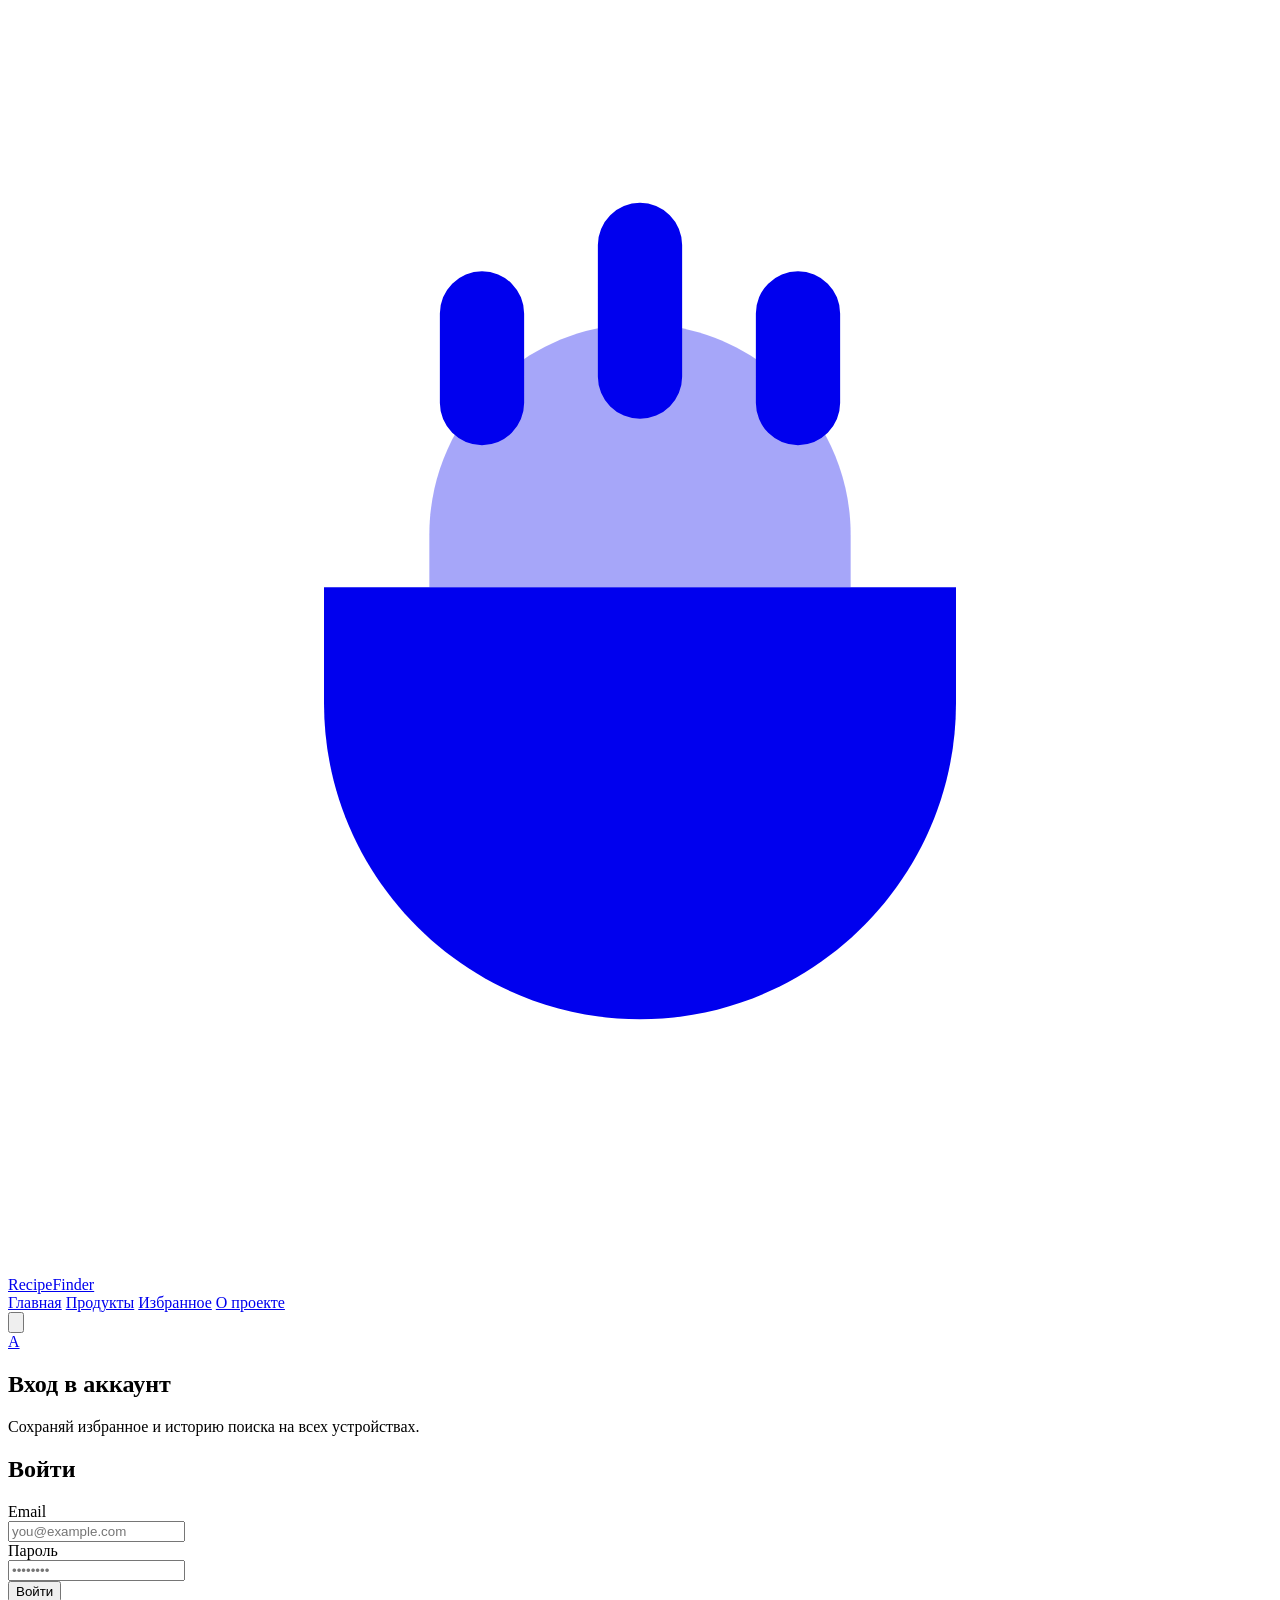
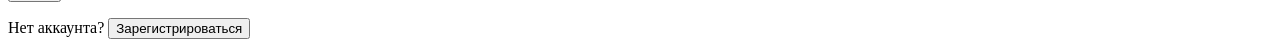
==== wwwroot/authorization.html @ 4b85aab7 "added users profile and update DB" ====
<!DOCTYPE html>
<html lang="ru">
<head>
  <meta charset="UTF-8" />
  <meta name="viewport" content="width=device-width, initial-scale=1" />
  <title>Вход — RecipeFinder</title>
  <link rel="preconnect" href="https://fonts.googleapis.com" />
  <link rel="preconnect" href="https://fonts.gstatic.com" crossorigin />
  <link href="https://fonts.googleapis.com/css2?family=DM+Sans:ital,opsz,wght@0,9..40,400;0,9..40,500;0,9..40,600;0,9..40,700;1,9..40,400&family=Syne:wght@600;700;800&display=swap" rel="stylesheet" />
  <link rel="stylesheet" href="/css/site.css" />
</head>
<body>
  <div class="app">
    <header class="topbar">
      <a class="logo" href="/">
        <span class="logo-mark" aria-hidden="true">
          <svg viewBox="0 0 24 24" fill="none">
            <path d="M8 10c0-2.2 1.8-4 4-4s4 1.8 4 4v1H8v-1Z" fill="currentColor" opacity=".35"/>
            <path d="M6 11h12v2.2c0 3.3-2.7 6-6 6s-6-2.7-6-6V11Z" fill="currentColor"/>
            <path d="M9 7.5V5.8M12 7V4.5M15 7.5V5.8" stroke="currentColor" stroke-width="1.6" stroke-linecap="round"/>
          </svg>
        </span>
        <span class="logo-text">RecipeFinder</span>
      </a>

      <nav class="nav" aria-label="Главное меню">
        <a class="nav-link" href="/">Главная</a>
        <a class="nav-link" href="/products.html">Продукты</a>
        <a class="nav-link" href="/favorites.html">Избранное</a>
        <a class="nav-link" href="/#about">О проекте</a>
      </nav>

      <div class="topbar-actions">
        <button type="button" class="icon-btn" id="theme-btn" aria-label="Тема" title="Тема">
          <svg viewBox="0 0 24 24" fill="none" aria-hidden="true">
            <path d="M12 3a9 9 0 1 0 9 9c0-.4-.3-.8-.7-.9a5.5 5.5 0 0 1-7.4-7.4c-.1-.4-.5-.7-.9-.7Z" stroke="currentColor" stroke-width="1.7" stroke-linejoin="round"/>
          </svg>
        </button>
        <div class="user-menu" id="user-menu">
          <a class="avatar is-active" id="user-avatar" href="/authorization.html" aria-label="Вход и регистрация" title="Вход">A</a>
          <div class="user-menu-panel" id="user-menu-panel" hidden>
            <p class="user-menu-name" id="user-menu-name"></p>
            <button type="button" class="user-menu-logout" id="user-menu-logout">Выйти</button>
          </div>
        </div>
      </div>
    </header>

    <section class="page-hero auth-hero">
      <h1>Вход в аккаунт</h1>
      <p class="page-lead">Сохраняй избранное и историю поиска на всех устройствах.</p>
    </section>

    <section class="auth-layout">
      <form class="auth-card finder" id="login-form" aria-labelledby="login-heading">
        <h2 id="login-heading" class="auth-card-title">Войти</h2>

        <label class="field-label" for="login-email">Email</label>
        <div class="field-row auth-field">
          <input id="login-email" type="email" name="email" autocomplete="email" placeholder="you@example.com" required />
        </div>

        <label class="field-label" for="login-password">Пароль</label>
        <div class="field-row auth-field">
          <input id="login-password" type="password" name="password" autocomplete="current-password" placeholder="••••••••" required />
        </div>

        <button type="submit" class="btn-primary auth-submit">Войти</button>
        <p class="auth-switch">Нет аккаунта? <button type="button" class="auth-link" id="show-register">Зарегистрироваться</button></p>
      </form>

      <form class="auth-card finder" id="register-form" hidden aria-labelledby="register-heading">
        <h2 id="register-heading" class="auth-card-title">Регистрация</h2>

        <label class="field-label" for="register-name">Имя</label>
        <div class="field-row auth-field">
          <input id="register-name" type="text" name="name" autocomplete="name" placeholder="Амир" required />
        </div>

        <label class="field-label" for="register-email">Email</label>
        <div class="field-row auth-field">
          <input id="register-email" type="email" name="email" autocomplete="email" placeholder="you@example.com" required />
        </div>

        <label class="field-label" for="register-password">Пароль</label>
        <div class="field-row auth-field">
          <input id="register-password" type="password" name="password" autocomplete="new-password" placeholder="••••••••" minlength="6" required />
        </div>

        <button type="submit" class="btn-primary auth-submit">Создать аккаунт</button>
        <p class="auth-switch">Уже есть аккаунт? <button type="button" class="auth-link" id="show-login">Войти</button></p>
      </form>
    </section>

    <p id="auth-status" class="status auth-status" aria-live="polite" hidden></p>
  </div>

  <script src="/js/auth.js"></script>
  <script src="/js/authorization.js"></script>
</body>
</html>
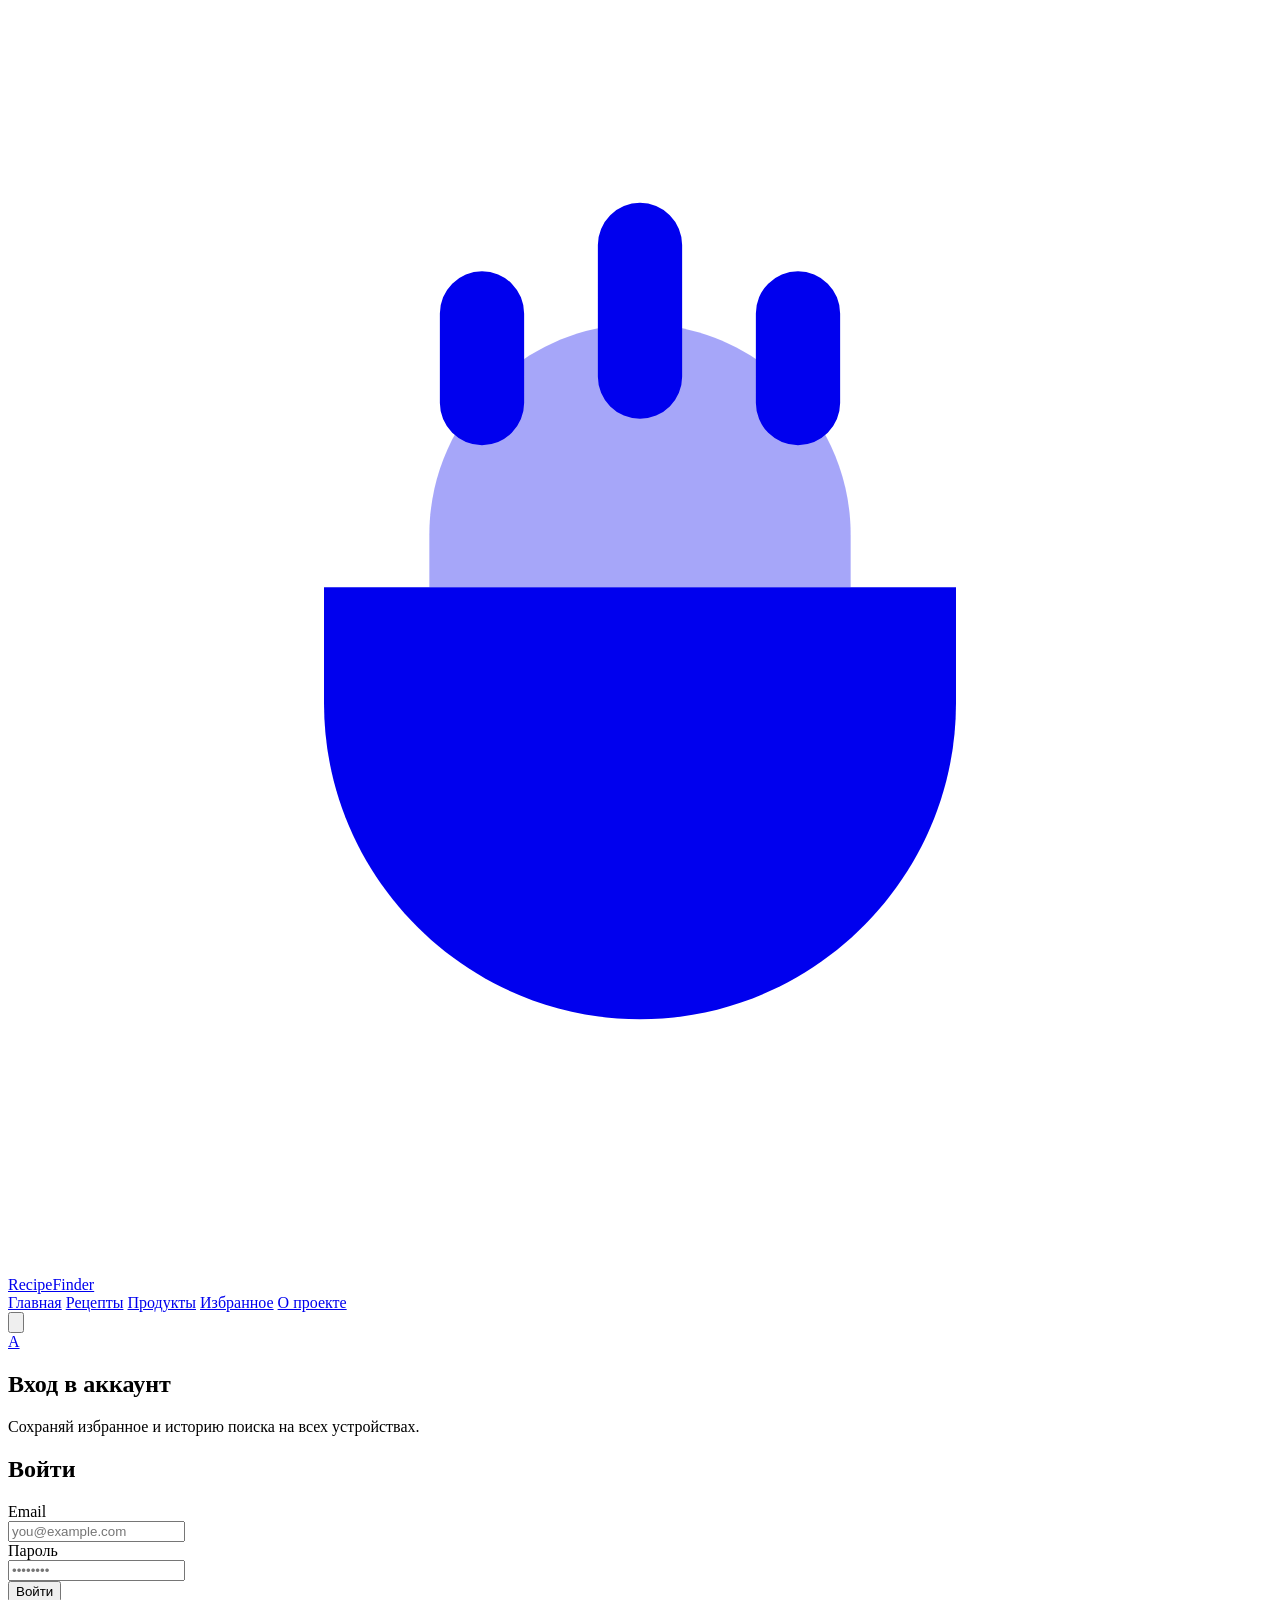
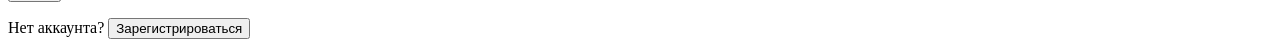
==== commit f849ca60: "add recipes page" ====
--- a/wwwroot/authorization.html
+++ b/wwwroot/authorization.html
@@ -25,6 +25,7 @@
 
       <nav class="nav" aria-label="Главное меню">
         <a class="nav-link" href="/">Главная</a>
+        <a class="nav-link" href="/recipes.html">Рецепты</a>
         <a class="nav-link" href="/products.html">Продукты</a>
         <a class="nav-link" href="/favorites.html">Избранное</a>
         <a class="nav-link" href="/#about">О проекте</a>
